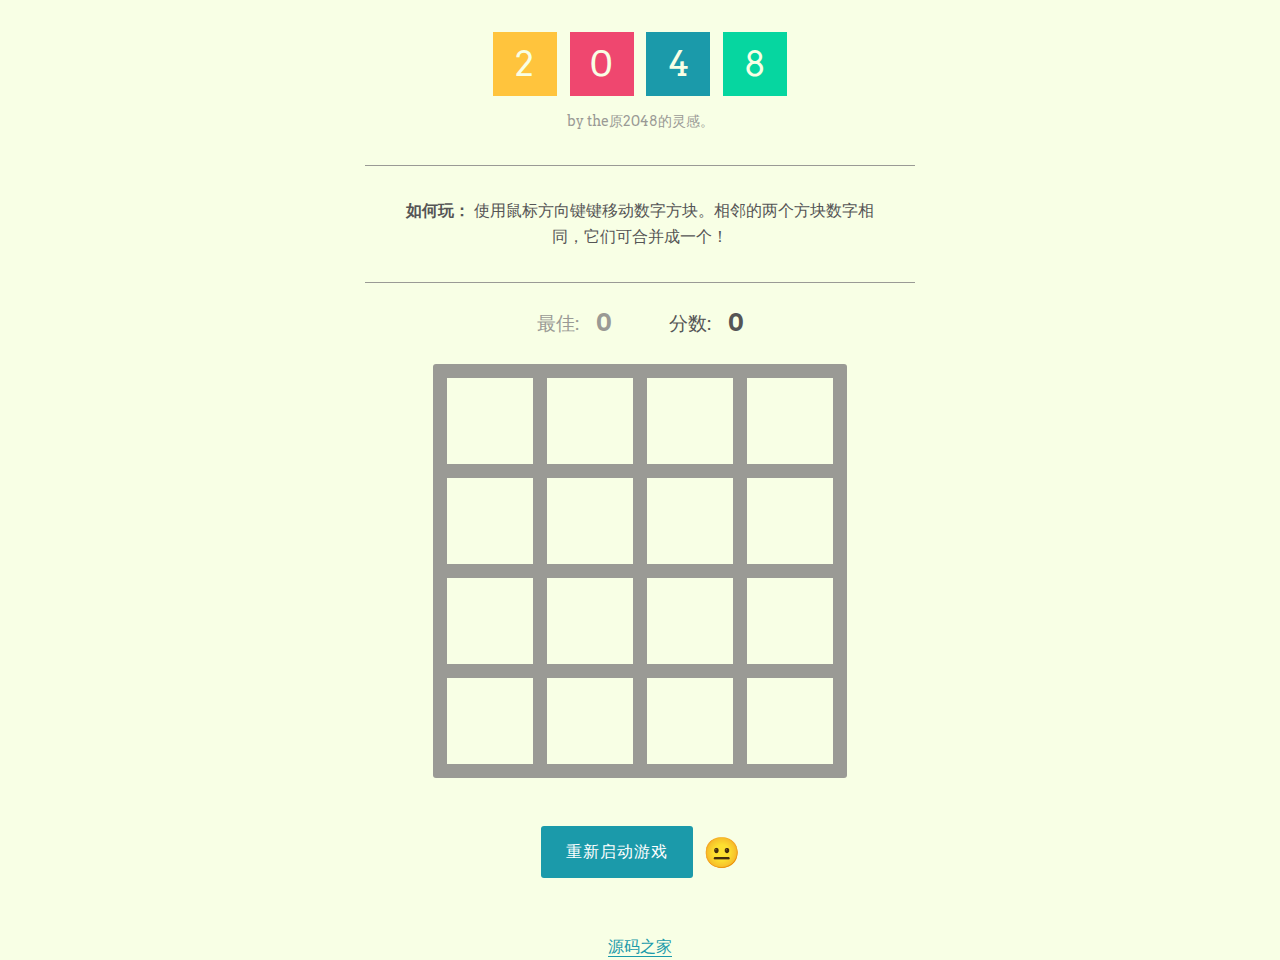
==== index.html @ db25fae4 "add files" ====
<!DOCTYPE html PUBLIC "-//W3C//DTD XHTML 1.0 Transitional//EN" "http://www.w3.org/TR/xhtml1/DTD/xhtml1-transitional.dtd">
<html xmlns="http://www.w3.org/1999/xhtml">
<head>
<meta http-equiv="Content-Type" content="text/html; charset=utf-8" />
<meta name="viewport" content="width=device-width,initial-scale=1.0,maximum-scale=1.0,minimum-scale=1.0,user-scalable=0">
<title>2048</title>

<link rel="stylesheet" href="css/reset.min.css">
<link rel="stylesheet" href="css/style.css">

</head>

<body>

<header>
	<div class="container">
		<h1><span>2</span><span>0</span><span>4</span><span>8</span></h1>
		<p class="inspired">by the原2048的灵感。</p>
	</div>
</header>

<div class="container">
	<div class="directions">
		<p><strong>如何玩：</strong> 使用鼠标方向键键移动数字方块。相邻的两个方块数字相同，它们可合并成一个！</p>
	</div>
	<div class="scores">
		<div class="score-container best-score">
			最佳: 
			<div class="score">
				<div id="bestScore">0</div>
			</div>
		</div>
		<div class="score-container">
			分数: 
			<div class="score">
				<div id="score">0</div>
				<div class="add" id="add"></div>
			</div>
		</div>
	</div>
	<div class="game">
		<div id="tile-container" class="tile-container"></div>
		<div class="end" id="end">游戏结束<div class="monkey">🙈</div><button class="btn not-recommended__item js-restart-btn" id="try-again">再试一次</button></div>
	</div>

	<div class="not-recommended">
		<button class="btn not-recommended__item js-restart-btn" id="restart">重新启动游戏</button>
		<span class="not-recommended__annotation"></span>
	</div>

</div>

<script src="js/index.js"></script>
<div style="text-align:center;">
<p><a href="http://www.mycodes.net/" target="_blank">源码之家</a></p>
</div>
</body>
</html>
---- css/style.css ----
@charset "UTF-8";
@import url("https://fonts.googleapis.com/css?family=Arvo");
* {
  box-sizing: border-box;
}

a {
  color: #1B9AAA;
  text-decoration: none;
  border-bottom: 1px solid currentColor;
}
a:hover {
  color: #14727e;
}
a:focus, a:active {
  color: #0d4a52;
}

body,
html {
  position: relative;
  width: 100%;
  height: 100%;
  display: -webkit-box;
  display: -ms-flexbox;
  display: flex;
  -webkit-box-orient: vertical;
  -webkit-box-direction: normal;
      -ms-flex-direction: column;
          flex-direction: column;
  font-family: "Arvo", Helvetica, sans-serif;
  font-family: 12px;
  color: #555;
  background: #F8FFE5;
}

strong {
  font-weight: bold;
}

p {
  line-height: 1.6;
}

.inspired {
  margin-top: 1em;
  font-size: 0.9rem;
  color: #9a9a95;
}

header {
  color: #F8FFE5;
  text-align: center;
}
header span {
  display: inline-block;
  box-sizing: border-box;
  width: 4rem;
  height: 4rem;
  line-height: 4rem;
  margin: 0 0.4rem;
  background: #FFC43D;
}
header span:nth-of-type(2) {
  background: #EF476F;
}
header span:nth-of-type(3) {
  background: #1B9AAA;
}
header span:nth-of-type(4) {
  background: #06D6A0;
}

h1 {
  font-size: 2.2rem;
}

.directions {
  padding: 2rem;
  border-top: 1px solid #9a9a95;
  border-bottom: 1px solid #9a9a95;
}

.container {
  margin: 0 auto;
  padding-bottom: 3.5rem;
  -webkit-box-flex: 1;
      -ms-flex: 1;
          flex: 1;
  width: 100%;
  max-width: 550px;
  text-align: center;
}
header .container {
  padding: 0;
  padding: 2rem 4rem;
  max-width: 900px;
}

.scores {
  display: -webkit-box;
  display: -ms-flexbox;
  display: flex;
  -webkit-box-pack: center;
      -ms-flex-pack: center;
          justify-content: center;
}

.score-container {
  display: -webkit-box;
  display: -ms-flexbox;
  display: flex;
  -webkit-box-pack: center;
      -ms-flex-pack: center;
          justify-content: center;
  -webkit-box-align: center;
      -ms-flex-align: center;
          align-items: center;
  margin: 1.8rem;
  font-size: 1.2rem;
  line-height: 1;
  color: #555;
}
.score-container.best-score {
  color: #9a9a95;
}

.score {
  margin-left: 1rem;
  position: relative;
  font-weight: bold;
  font-size: 1.5rem;
  vertical-align: middle;
  text-align: right;
}

.game {
  position: relative;
  margin: 0 auto;
  background: #9a9a95;
  padding: 7px;
  display: inline-block;
  border-radius: 3px;
  box-sizing: border-box;
}

.tile-container {
  border-radius: 6px;
  position: relative;
  width: 400px;
  height: 400px;
}

.tile, .background {
  display: block;
  color: #F8FFE5;
  position: absolute;
  width: 100px;
  height: 100px;
  box-sizing: border-box;
  text-align: center;
}

.background {
  z-index: 1;
  text-align: center;
  border: 7px solid #9a9a95;
  background-color: #F8FFE5;
}

.tile {
  opacity: 0;
  z-index: 2;
  background: #FFC43D;
  color: #F8FFE5;
  display: -webkit-box;
  display: -ms-flexbox;
  display: flex;
  -webkit-box-align: center;
      -ms-flex-align: center;
          align-items: center;
  -webkit-box-pack: center;
      -ms-flex-pack: center;
          justify-content: center;
  font-size: 1.8rem;
  align-items: center;
  -webkit-transition: 110ms ease-in-out;
  transition: 110ms ease-in-out;
  border-radius: 3px;
  border: 7px solid #9a9a95;
  box-sizing: border-box;
}
.tile--4 {
  background: #EF476F;
  color: #F8FFE5;
}
.tile--8 {
  background: #1B9AAA;
  color: #F8FFE5;
}
.tile--16 {
  background: #06D6A0;
  color: #F8FFE5;
}
.tile--32 {
  background: #f37694;
  color: #F8FFE5;
}
.tile--64 {
  background: #22c2d6;
  color: #F8FFE5;
}
.tile--128 {
  background: #17f8be;
  color: #F8FFE5;
}
.tile--256 {
  background: #ffd470;
  color: #F8FFE5;
}
.tile--512 {
  background: #eb184a;
  color: #F8FFE5;
}
.tile--1024 {
  background: #14727e;
  color: #F8FFE5;
}
.tile--2048 {
  background: #05a47b;
  color: #F8FFE5;
}
.tile--pop {
  -webkit-animation: pop 0.3s ease-in-out;
          animation: pop 0.3s ease-in-out;
  -webkit-animation-fill-mode: forwards;
          animation-fill-mode: forwards;
}
.tile--shrink {
  -webkit-animation: shrink 0.5s ease-in-out;
          animation: shrink 0.5s ease-in-out;
  -webkit-animation-fill-mode: forwards;
          animation-fill-mode: forwards;
}

.add {
  position: absolute;
  opacity: 0;
  left: 120%;
  top: 0;
  font-size: 1rem;
  color: #1B9AAA;
}
.add.active {
  -webkit-animation: add 0.8s ease-in-out;
          animation: add 0.8s ease-in-out;
}

@-webkit-keyframes add {
  0% {
    opacity: 1;
    top: 0;
  }
  100% {
    opacity: 0;
    top: -100%;
  }
}

@keyframes add {
  0% {
    opacity: 1;
    top: 0;
  }
  100% {
    opacity: 0;
    top: -100%;
  }
}
@-webkit-keyframes pop {
  0% {
    -webkit-transform: scale(0.5);
            transform: scale(0.5);
    opacity: 0;
  }
  90% {
    -webkit-transform: scale(1.1);
            transform: scale(1.1);
    opacity: 1;
  }
  100% {
    -webkit-transform: scale(1);
            transform: scale(1);
    opacity: 1;
  }
}
@keyframes pop {
  0% {
    -webkit-transform: scale(0.5);
            transform: scale(0.5);
    opacity: 0;
  }
  90% {
    -webkit-transform: scale(1.1);
            transform: scale(1.1);
    opacity: 1;
  }
  100% {
    -webkit-transform: scale(1);
            transform: scale(1);
    opacity: 1;
  }
}
@-webkit-keyframes shrink {
  0% {
    -webkit-transform: scale(1);
            transform: scale(1);
    opacity: 1;
  }
  100% {
    -webkit-transform: scale(0.9);
            transform: scale(0.9);
    opacity: 0.9;
  }
}
@keyframes shrink {
  0% {
    -webkit-transform: scale(1);
            transform: scale(1);
    opacity: 1;
  }
  100% {
    -webkit-transform: scale(0.9);
            transform: scale(0.9);
    opacity: 0.9;
  }
}
.end {
  opacity: 0;
  position: absolute;
  top: 0;
  left: 0;
  width: 100%;
  height: 100%;
  z-index: -1;
  display: -webkit-box;
  display: -ms-flexbox;
  display: flex;
  -webkit-box-orient: vertical;
  -webkit-box-direction: normal;
      -ms-flex-direction: column;
          flex-direction: column;
  -webkit-box-pack: center;
      -ms-flex-pack: center;
          justify-content: center;
  -webkit-box-align: center;
      -ms-flex-align: center;
          align-items: center;
  background: rgba(85, 85, 85, 0.9);
  color: white;
  font-size: 2rem;
  -webkit-transition: opacity 0.3s ease-in-out;
  transition: opacity 0.3s ease-in-out;
}
.end btn {
  margin-top: 1rem;
}
.end.active {
  opacity: 1;
  z-index: 1000;
}

.monkey {
  font-size: 3rem;
  margin: 1rem 0;
}

.btn {
  font-family: inherit;
  font-size: 1rem;
  border: none;
  background: #1B9AAA;
  letter-spacing: 1px;
  color: white;
  font-weight: 300;
  padding: 0.9em 1.5em;
  border-radius: 3px;
  border: 1px solid transparent;
  cursor: pointer;
}
.btn:hover {
  background-color: #14727e;
}
.btn:active {
  background-color: #0d4a52;
}
.btn:focus {
  box-shadow: 0 0 10px #0d4a52 inset;
  outline: none;
}

.not-recommended {
  display: -webkit-box;
  display: -ms-flexbox;
  display: flex;
  -webkit-box-pack: center;
      -ms-flex-pack: center;
          justify-content: center;
  -webkit-box-align: center;
      -ms-flex-align: center;
          align-items: center;
  margin-top: 3rem;
}
.not-recommended * + * {
  margin-left: 10px;
}
.not-recommended__item + .not-recommended__annotation:before {
  font-size: 30px;
  content: "😐";
}
.not-recommended__item:hover + .not-recommended__annotation:before {
  content: "😟";
}
.not-recommended__item:focus + .not-recommended__annotation:before {
  content: "😄";
}
.not-recommended__item:active + .not-recommended__annotation:before {
  content: "😨";
}
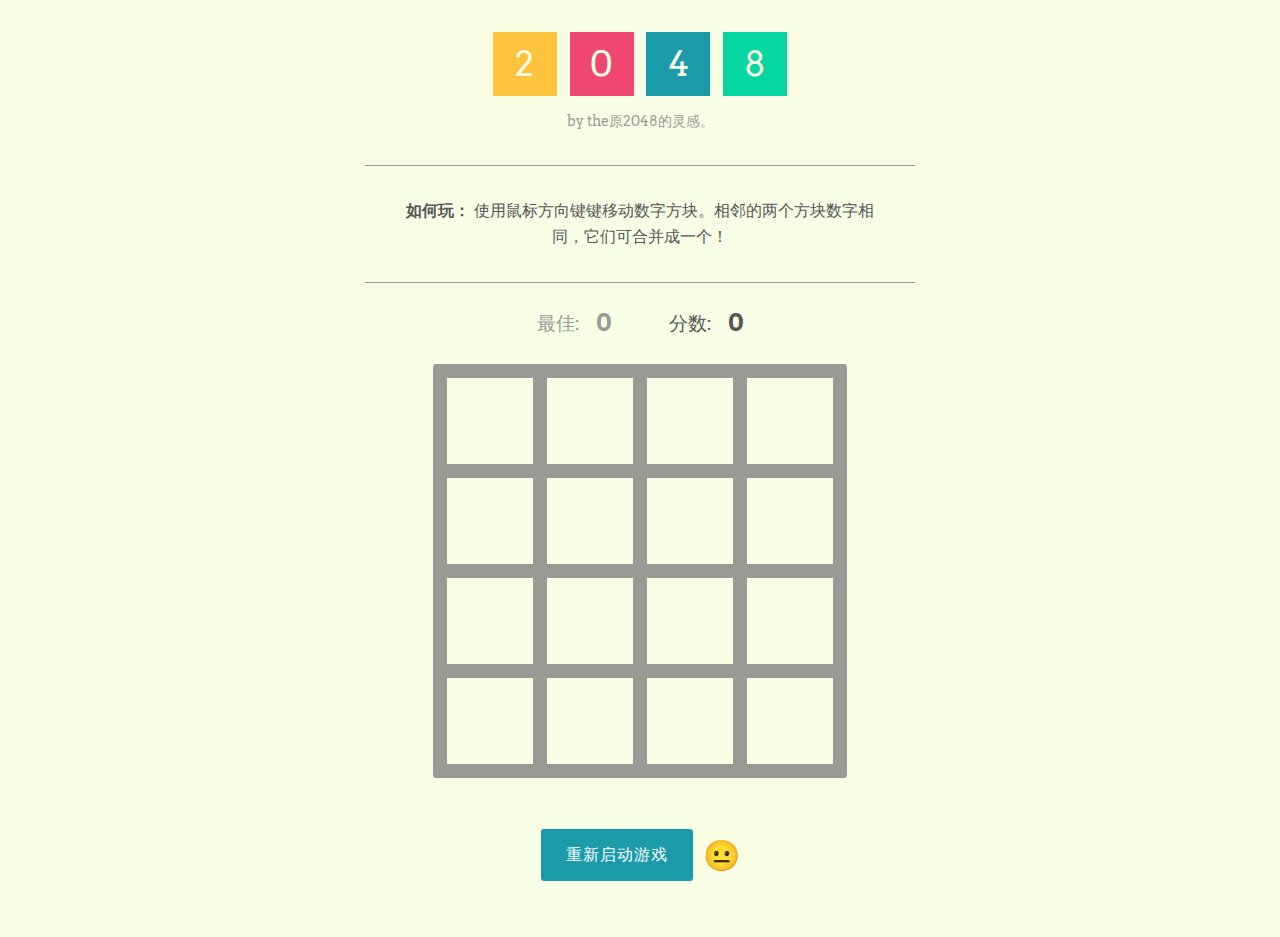
==== commit e5ed4da6: "add images" ====
--- a/index.html
+++ b/index.html
@@ -1,12 +1,12 @@
-<!DOCTYPE html PUBLIC "-//W3C//DTD XHTML 1.0 Transitional//EN" "http://www.w3.org/TR/xhtml1/DTD/xhtml1-transitional.dtd">
-<html xmlns="http://www.w3.org/1999/xhtml">
+<!DOCTYPE html>
+<html lang="zh">
 <head>
-<meta http-equiv="Content-Type" content="text/html; charset=utf-8" />
-<meta name="viewport" content="width=device-width,initial-scale=1.0,maximum-scale=1.0,minimum-scale=1.0,user-scalable=0">
-<title>2048</title>
-
-<link rel="stylesheet" href="css/reset.min.css">
-<link rel="stylesheet" href="css/style.css">
+	<meta http-equiv="Content-Type" content="text/html; charset=utf-8" />
+	<meta name="viewport" content="width=device-width,initial-scale=1.0,maximum-scale=1.0,minimum-scale=1.0,user-scalable=0">
+	<title>时间的朋友|2048</title>
+	<link href="images/favicon_books.ico" rel="shortcut icon">
+	<link rel="stylesheet" href="css/reset.min.css">
+	<link rel="stylesheet" href="css/style.css">
 
 </head>
 
@@ -25,13 +25,13 @@
 	</div>
 	<div class="scores">
 		<div class="score-container best-score">
-			最佳: 
+			最佳:
 			<div class="score">
 				<div id="bestScore">0</div>
 			</div>
 		</div>
 		<div class="score-container">
-			分数: 
+			分数:
 			<div class="score">
 				<div id="score">0</div>
 				<div class="add" id="add"></div>
@@ -51,8 +51,6 @@
 </div>
 
 <script src="js/index.js"></script>
-<div style="text-align:center;">
-<p><a href="http://www.mycodes.net/" target="_blank">源码之家</a></p>
-</div>
+
 </body>
 </html>
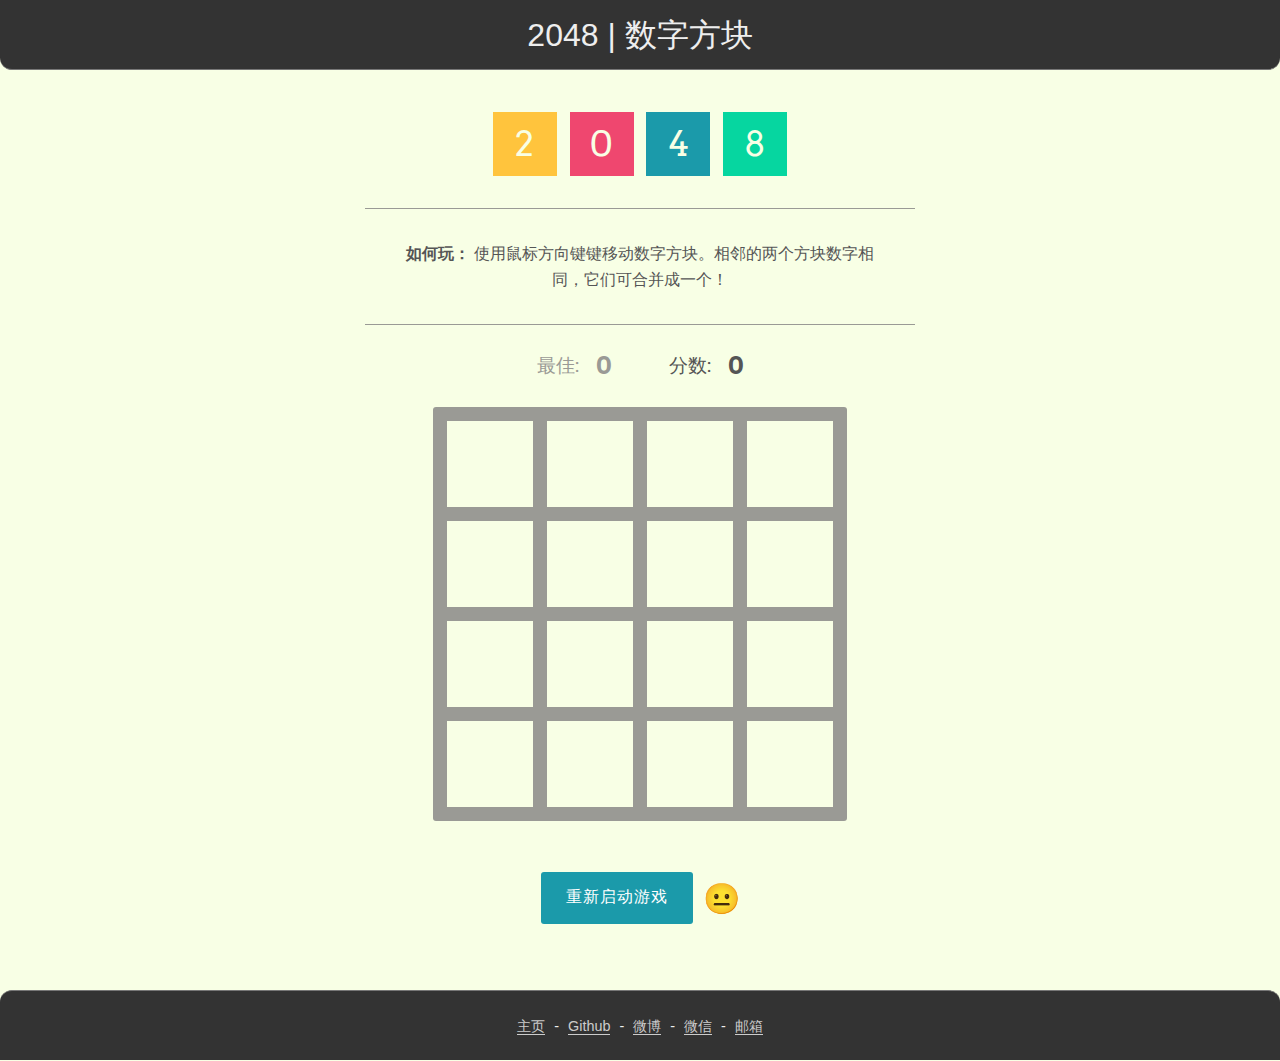
==== commit 4653e14f: "add head and foot" ====
--- a/index.html
+++ b/index.html
@@ -1,56 +1,76 @@
-<!DOCTYPE html>
-<html lang="zh">
-<head>
-	<meta http-equiv="Content-Type" content="text/html; charset=utf-8" />
-	<meta name="viewport" content="width=device-width,initial-scale=1.0,maximum-scale=1.0,minimum-scale=1.0,user-scalable=0">
-	<title>时间的朋友|2048</title>
-	<link href="images/favicon_books.ico" rel="shortcut icon">
-	<link rel="stylesheet" href="css/reset.min.css">
-	<link rel="stylesheet" href="css/style.css">
-
-</head>
-
-<body>
-
-<header>
-	<div class="container">
-		<h1><span>2</span><span>0</span><span>4</span><span>8</span></h1>
-		<p class="inspired">by the原2048的灵感。</p>
-	</div>
-</header>
-
-<div class="container">
-	<div class="directions">
-		<p><strong>如何玩：</strong> 使用鼠标方向键键移动数字方块。相邻的两个方块数字相同，它们可合并成一个！</p>
-	</div>
-	<div class="scores">
-		<div class="score-container best-score">
-			最佳:
-			<div class="score">
-				<div id="bestScore">0</div>
-			</div>
-		</div>
-		<div class="score-container">
-			分数:
-			<div class="score">
-				<div id="score">0</div>
-				<div class="add" id="add"></div>
-			</div>
-		</div>
-	</div>
-	<div class="game">
-		<div id="tile-container" class="tile-container"></div>
-		<div class="end" id="end">游戏结束<div class="monkey">🙈</div><button class="btn not-recommended__item js-restart-btn" id="try-again">再试一次</button></div>
-	</div>
-
-	<div class="not-recommended">
-		<button class="btn not-recommended__item js-restart-btn" id="restart">重新启动游戏</button>
-		<span class="not-recommended__annotation"></span>
-	</div>
-
-</div>
-
-<script src="js/index.js"></script>
-
-</body>
-</html>
+<!DOCTYPE html>
+<html lang="zh">
+
+<head>
+	<meta http-equiv="Content-Type" content="text/html; charset=utf-8" />
+	<meta name="viewport" content="width=device-width,initial-scale=1.0,maximum-scale=1.0,minimum-scale=1.0,user-scalable=0">
+	<title>时间的朋友|2048</title>
+	<link href="images/favicon_books.ico" rel="shortcut icon">
+	<link href="css/head.css" type="text/css" rel="stylesheet">
+	<link href="css/foot.css" type="text/css" rel="stylesheet">
+
+	<link rel="stylesheet" href="css/reset.min.css">
+	<link rel="stylesheet" href="css/style.css">
+
+</head>
+
+<body>
+	<!--页头-->
+	<div class="head">
+		<i class="fa fa-gamepad" aria-hidden="true"></i> 2048 | 数字方块
+	</div>
+
+	<header>
+		<div class="container">
+			<h1><span>2</span><span>0</span><span>4</span><span>8</span></h1>
+		</div>
+	</header>
+
+	<div class="container">
+		<div class="directions">
+			<p><strong>如何玩：</strong> 使用鼠标方向键键移动数字方块。相邻的两个方块数字相同，它们可合并成一个！</p>
+		</div>
+		<div class="scores">
+			<div class="score-container best-score">
+				最佳:
+				<div class="score">
+					<div id="bestScore">0</div>
+				</div>
+			</div>
+			<div class="score-container">
+				分数:
+				<div class="score">
+					<div id="score">0</div>
+					<div class="add" id="add"></div>
+				</div>
+			</div>
+		</div>
+		<div class="game">
+			<div id="tile-container" class="tile-container"></div>
+			<div class="end" id="end">游戏结束
+				<div class="monkey">🙈</div><button class="btn not-recommended__item js-restart-btn" id="try-again">再试一次</button></div>
+		</div>
+
+		<div class="not-recommended">
+			<button class="btn not-recommended__item js-restart-btn" id="restart">重新启动游戏</button>
+			<span class="not-recommended__annotation"></span>
+		</div>
+
+	</div>
+
+	<script src="js/index.js"></script>
+	<!--页脚-->
+	<div class="foot">
+		<a href="http://51world.win" target="view_window"><i class="fa fa-home"></i>主页</a>
+		 -
+		<a href="https://github.com/taketimeasafriend" target="view_window"><i class="fa fa-github"></i>Github</a>
+		 -
+		<a href="http://weibo.com/miaoxiaogege" target="view_window"><i class="fa fa-weibo"></i>微博</a>
+		 -
+		<a href="http://ogudt6aal.bkt.clouddn.com/image/whynotwangwei.jpeg" target="view_window"><i class="fa fa-weixin"></i>微信</a>
+		 -
+		<a href="mailto:taketimeasafriend@gmail.com?subject=I%20want%20to%20say%20&body=Hello%20"><i class="fa fa-envelope"></i>邮箱</a>
+	</div>
+</body>
+
+</html>
--- a/css/head.css
+++ b/css/head.css
@@ -0,0 +1,15 @@
+.head {
+    margin-bottom: 10px;
+    height: 70px;
+    top: 0px;
+    background-color: #333;
+    border-bottom: 1px solid #777;
+    border-bottom-left-radius: 12px;
+    border-bottom-right-radius: 12px;
+    text-align: center;
+    color: #eee;
+    line-height: 70px;
+    font-weight: 300;
+    font-size: 2em;
+    font-family: "Helvetica Neue", Arial, Helvetica, sans-serif;
+}
--- a/css/foot.css
+++ b/css/foot.css
@@ -0,0 +1,31 @@
+.foot {
+    margin-top: 10px;
+    height: 70px;
+    bottom: 0px;
+    background-color: #333;
+    border-top: 1px solid #777;
+    border-top-left-radius: 12px;
+    border-top-right-radius: 12px;
+    text-align: center;
+    color: #eee;
+    line-height: 70px;
+    font-size: 0.9em;
+    font-weight: 300;
+    font-family: "Helvetica Neue", Arial, Helvetica, sans-serif;
+}
+.foot a {
+    margin: 5px;
+    color: #ccc;
+}
+.text404 {
+    width: 500px;
+    margin: auto;
+    padding-top: 50px;
+    text-align: center;
+    color: #eee;
+}
+.blockquote-center {
+    padding: 1.0em;
+    border: 3px solid #eee;
+    border-radius: 6px;
+}
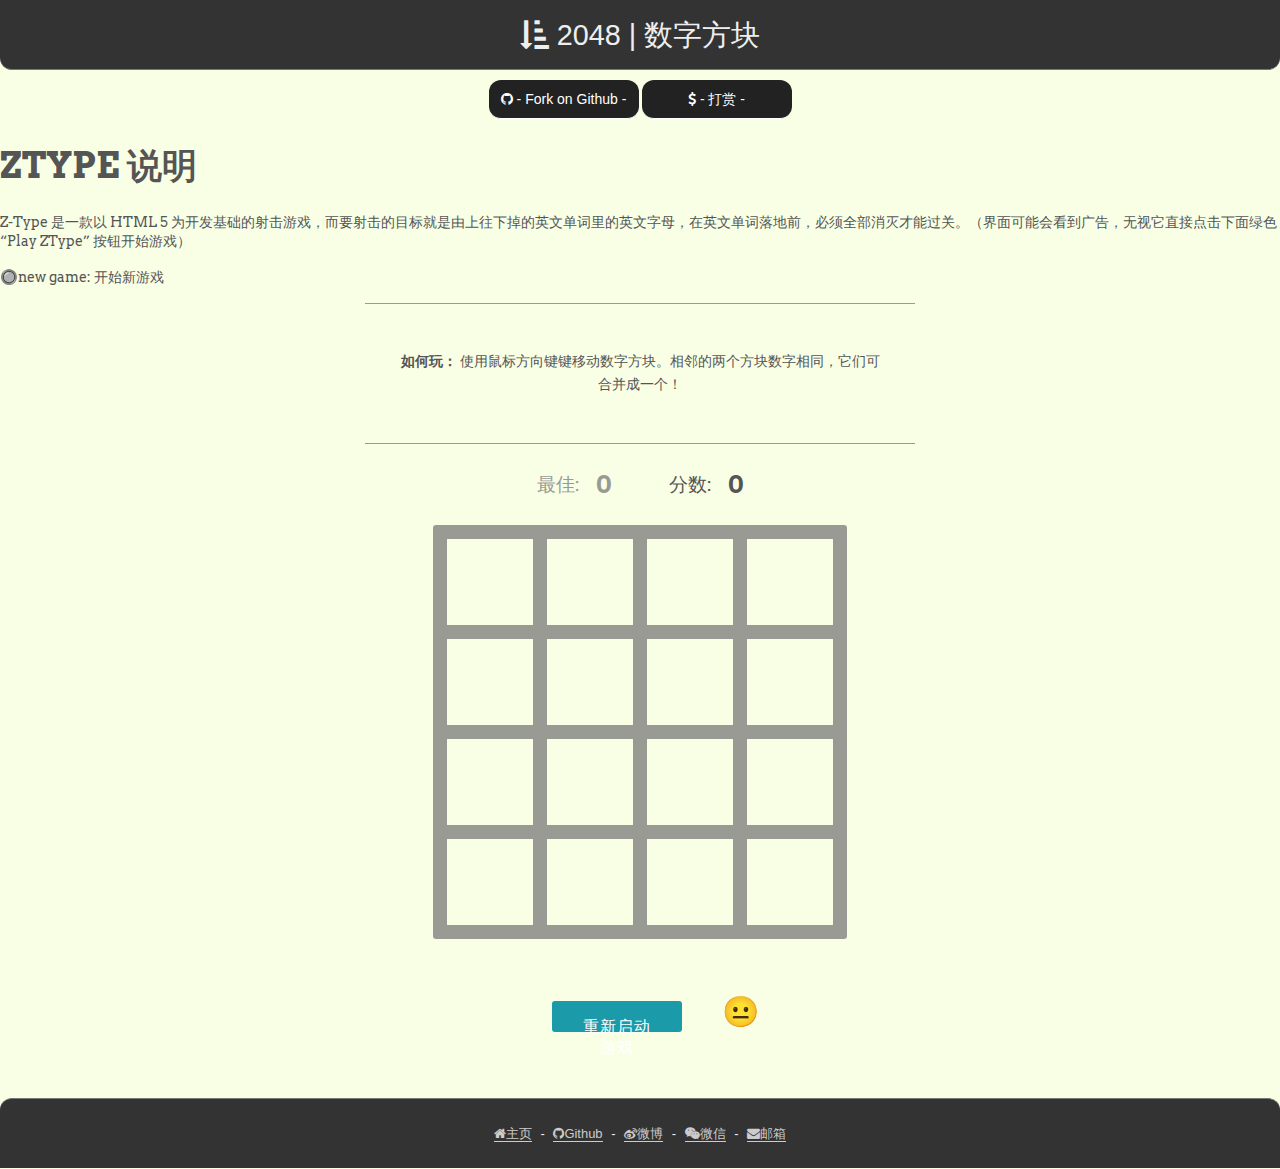
==== commit 7aa5a845: "add fontawesome" ====
--- a/index.html
+++ b/index.html
@@ -7,9 +7,10 @@
 	<title>时间的朋友|2048</title>
 	<link href="images/favicon_books.ico" rel="shortcut icon">
 	<link href="css/head.css" type="text/css" rel="stylesheet">
+	<link href="css/default.css" type="text/css" rel="stylesheet">
 	<link href="css/foot.css" type="text/css" rel="stylesheet">
+	<link href="css/font-awesome.min.css" rel="stylesheet">
 
-	<link rel="stylesheet" href="css/reset.min.css">
 	<link rel="stylesheet" href="css/style.css">
 
 </head>
@@ -17,14 +18,25 @@
 <body>
 	<!--页头-->
 	<div class="head">
-		<i class="fa fa-gamepad" aria-hidden="true"></i> 2048 | 数字方块
+		<i class="fa fa-sort-amount-asc" aria-hidden="true"></i> 2048 | 数字方块
 	</div>
-
-	<header>
-		<div class="container">
-			<h1><span>2</span><span>0</span><span>4</span><span>8</span></h1>
-		</div>
-	</header>
+	<div class="banner">
+		<a href="https://github.com/taketimeasafriend/ztype" target="view_window" class="myButton"><i class="fa fa-github"></i> - Fork on Github - </a>
+		<a href="http://ogudt6aal.bkt.clouddn.com/image/Wechat.png" target="view_window" class="myButton-weixin" onmouseover="this.className = 'myButton-weixin on';" onmouseout="this.className = 'myButton-weixin';">
+			<i class="fa fa-usd"></i>
+			 - 打赏 -
+			 <div class="weixin_nr">
+					 <div class="arrow"></div>
+					 <img src="images/Wechat.png" width="300" height="300" />
+					 🙏谢谢少侠，有机会请你吃甜筒🍦
+			 </div>
+		 </a>
+	</div>
+	<div class="info">
+		<h1>ZTYPE 说明</h1>
+		Z-Type 是一款以 HTML 5 为开发基础的射击游戏，而要射击的目标就是由上往下掉的英文单词里的英文字母，在英文单词落地前，必须全部消灭才能过关。（界面可能会看到广告，无视它直接点击下面绿色 “Play ZType” 按钮开始游戏）
+		<p>🔘new game: 开始新游戏</p>
+	</div>
 
 	<div class="container">
 		<div class="directions">
--- a/css/default.css
+++ b/css/default.css
@@ -0,0 +1,145 @@
+body {
+    font-size: 0.9em;
+    font-family: verdana, arial, sans-serif;
+    background-color: #000;
+    margin: auto;
+}
+
+button {
+    width: 130px;
+    height: 30px;
+    margin: 10px 30px 0px 30px;
+    border-radius: 5px;
+    background-color: #eee;
+    font-size: 0.9em;
+}
+
+canvas {
+    background-color: #fff;
+    padding-bottom: 10px;
+    display: block;
+}
+
+#sudoku {
+    margin-left: auto;
+    margin-right: auto;
+    width: 945px;
+    height: 900px;
+    background-color: #fff;
+    padding: 10px;
+    border-radius: 12px;
+}
+
+.banner {
+    text-align: center;
+}
+
+.myButton {
+    background-color: #222;
+    -moz-border-radius: 28px;
+    -webkit-border-radius: 28px;
+    border-radius: 12px;
+    display: inline-block;
+    cursor: pointer;
+    color: #ffffff;
+    font-family: Arial;
+    font-size: 14px;
+    padding: 12px;
+    text-decoration: none;
+    width: 150px;
+    line-height: 14px;
+}
+
+.myButton:hover {
+    background-color: #44c767;
+    font-size: 15px;
+}
+
+.messageout {
+    margin-top: 20px;
+    text-align: center;
+}
+
+#help {
+    top: 60px;
+    font-size: 10px;
+    width: 220px;
+    float: right;
+}
+
+#main {
+    top: 60px;
+    padding: 10px;
+    float: left;
+}
+
+#help li {
+    padding-bottom: 6px;
+}
+
+h2 {
+    color: #444444;
+    text-align: center;
+}
+
+td.help {
+    border-left: 1px dashed #000;
+}
+
+td.help li {
+    padding-bottom: 6px;
+    font-size: 0.8em;
+}
+
+.myButton-weixin {
+    background-color: #222;
+    -moz-border-radius: 28px;
+    -webkit-border-radius: 28px;
+    border-radius: 12px;
+    display: inline-block;
+    cursor: pointer;
+    color: #ffffff;
+    font-family: Arial;
+    font-size: 14px;
+    padding: 12px;
+    text-decoration: none;
+    width: 150px;
+    line-height: 14px;
+}
+
+.myButton-weixin:hover {
+    background-color: #44c767;
+    font-size: 15px;
+}
+
+.myButton-weixin .weixin_nr {
+    width: 300px;
+    height: 320px;
+    padding: 10px;
+    border-radius: 10px;
+    background: #000;
+    text-align: center;
+    position: absolute;
+    margin: 22px auto;
+    display: none;
+    font-weight: 200;
+}
+
+.myButton-weixin .weixin_nr img {
+    margin-bottom: 5px;
+}
+
+.myButton-weixin .weixin_nr .arrow {
+    width: 0;
+    height: 0;
+    border-bottom: 10px solid #000;
+    border-left: 10px solid transparent;
+    border-right: 10px solid transparent;
+    position: absolute;
+    left: 50px;
+    top: -10px;
+}
+
+.myButton-weixin.on .weixin_nr {
+    display: block;
+}
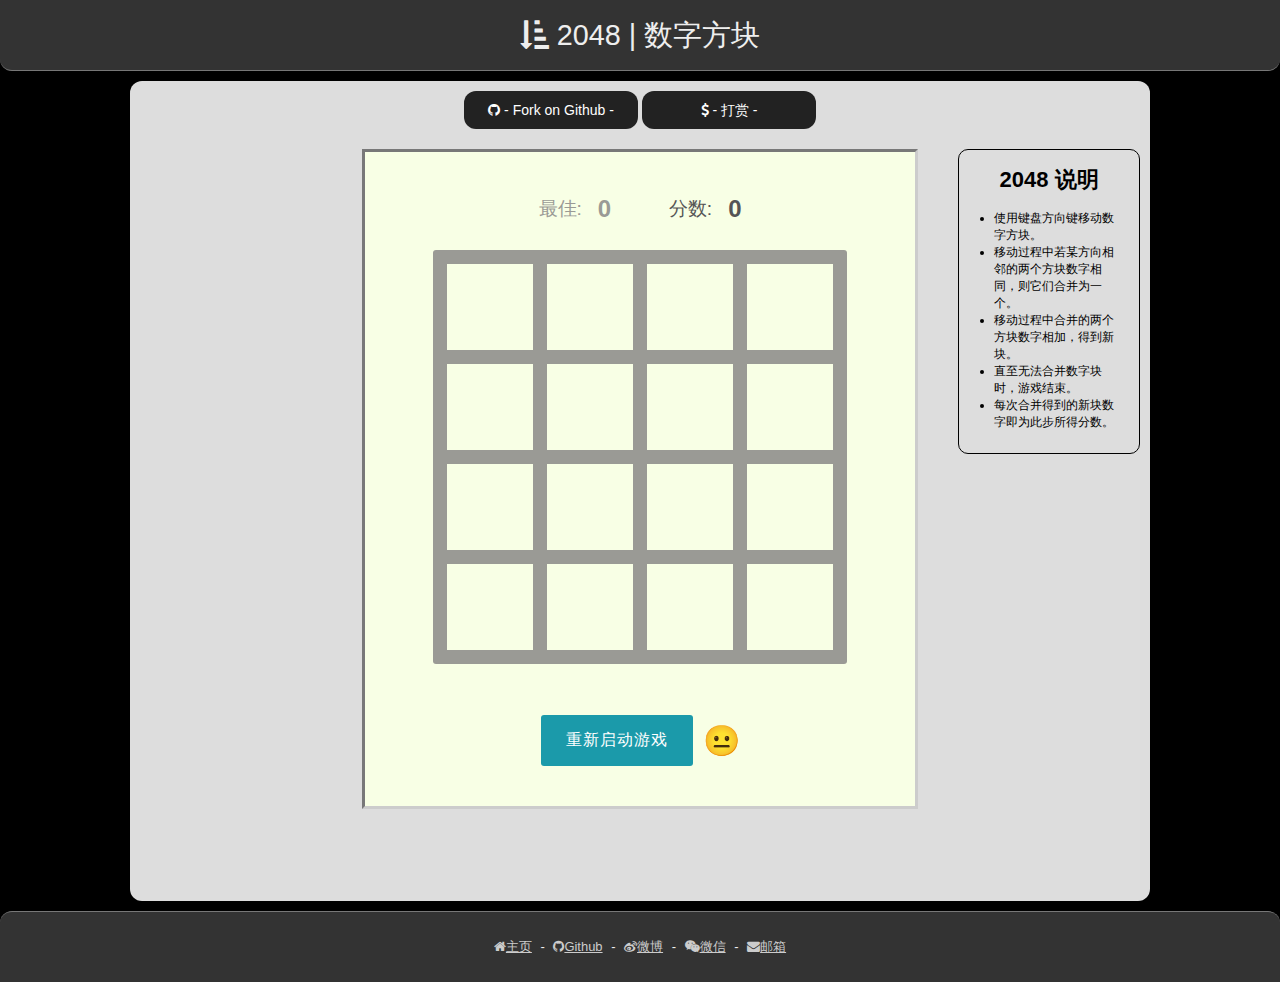
==== commit 2eecfc72: "modify canvas" ====
--- a/index.html
+++ b/index.html
@@ -12,7 +12,6 @@
 	<link href="css/font-awesome.min.css" rel="stylesheet">
 
 	<link rel="stylesheet" href="css/style.css">
-
 </head>
 
 <body>
@@ -20,67 +19,63 @@
 	<div class="head">
 		<i class="fa fa-sort-amount-asc" aria-hidden="true"></i> 2048 | 数字方块
 	</div>
-	<div class="banner">
-		<a href="https://github.com/taketimeasafriend/ztype" target="view_window" class="myButton"><i class="fa fa-github"></i> - Fork on Github - </a>
-		<a href="http://ogudt6aal.bkt.clouddn.com/image/Wechat.png" target="view_window" class="myButton-weixin" onmouseover="this.className = 'myButton-weixin on';" onmouseout="this.className = 'myButton-weixin';">
-			<i class="fa fa-usd"></i>
-			 - 打赏 -
-			 <div class="weixin_nr">
-					 <div class="arrow"></div>
-					 <img src="images/Wechat.png" width="300" height="300" />
-					 🙏谢谢少侠，有机会请你吃甜筒🍦
-			 </div>
-		 </a>
-	</div>
-	<div class="info">
-		<h1>ZTYPE 说明</h1>
-		Z-Type 是一款以 HTML 5 为开发基础的射击游戏，而要射击的目标就是由上往下掉的英文单词里的英文字母，在英文单词落地前，必须全部消灭才能过关。（界面可能会看到广告，无视它直接点击下面绿色 “Play ZType” 按钮开始游戏）
-		<p>🔘new game: 开始新游戏</p>
-	</div>
+	<div id='canvas'>
+		<div class="banner">
+			<a href="https://github.com/taketimeasafriend/2048" target="view_window" class="myButton"><i class="fa fa-github"></i> - Fork on Github - </a>
+			<a href="http://ogudt6aal.bkt.clouddn.com/image/Wechat.png" target="view_window" class="myButton-weixin" onmouseover="this.className = 'myButton-weixin on';" onmouseout="this.className = 'myButton-weixin';">
+				<i class="fa fa-usd"></i> - 打赏 -
+				<div class="weixin_nr">
+					<div class="arrow"></div>
+					<img src="images/Wechat.png" width="300" height="300" /> 🙏谢谢少侠，有机会请你吃甜筒🍦
+				</div>
+			</a>
+		</div>
+		<div class="help">
+			<h1>2048 说明</h1>
+			<ul>
+				<li>使用键盘方向键移动数字方块。</li>
+				<li>移动过程中若某方向相邻的两个方块数字相同，则它们合并为一个。</li>
+				<li>移动过程中合并的两个方块数字相加，得到新块。</li>
+				<li>直至无法合并数字块时，游戏结束。</li>
+				<li>每次合并得到的新块数字即为此步所得分数。</li>
+			</ul>
+		</div>
 
-	<div class="container">
-		<div class="directions">
-			<p><strong>如何玩：</strong> 使用鼠标方向键键移动数字方块。相邻的两个方块数字相同，它们可合并成一个！</p>
-		</div>
-		<div class="scores">
-			<div class="score-container best-score">
-				最佳:
-				<div class="score">
-					<div id="bestScore">0</div>
+		<div class="container">
+			<div class="scores">
+				<div class="score-container best-score">
+					最佳:
+					<div class="score">
+						<div id="bestScore">0</div>
+					</div>
+				</div>
+				<div class="score-container">
+					分数:
+					<div class="score">
+						<div id="score">0</div>
+						<div class="add" id="add"></div>
+					</div>
 				</div>
 			</div>
-			<div class="score-container">
-				分数:
-				<div class="score">
-					<div id="score">0</div>
-					<div class="add" id="add"></div>
-				</div>
+			<div class="game">
+				<div id="tile-container" class="tile-container"></div>
+				<div class="end" id="end">游戏结束
+					<div class="monkey">🙈</div><button class="btn not-recommended__item js-restart-btn" id="try-again">再试一次</button></div>
+			</div>
+			<div class="not-recommended">
+				<button class="btn not-recommended__item js-restart-btn" id="restart">重新启动游戏</button>
+				<span class="not-recommended__annotation"></span>
 			</div>
 		</div>
-		<div class="game">
-			<div id="tile-container" class="tile-container"></div>
-			<div class="end" id="end">游戏结束
-				<div class="monkey">🙈</div><button class="btn not-recommended__item js-restart-btn" id="try-again">再试一次</button></div>
-		</div>
-
-		<div class="not-recommended">
-			<button class="btn not-recommended__item js-restart-btn" id="restart">重新启动游戏</button>
-			<span class="not-recommended__annotation"></span>
-		</div>
-
 	</div>
 
 	<script src="js/index.js"></script>
 	<!--页脚-->
 	<div class="foot">
-		<a href="http://51world.win" target="view_window"><i class="fa fa-home"></i>主页</a>
-		 -
-		<a href="https://github.com/taketimeasafriend" target="view_window"><i class="fa fa-github"></i>Github</a>
-		 -
-		<a href="http://weibo.com/miaoxiaogege" target="view_window"><i class="fa fa-weibo"></i>微博</a>
-		 -
-		<a href="http://ogudt6aal.bkt.clouddn.com/image/whynotwangwei.jpeg" target="view_window"><i class="fa fa-weixin"></i>微信</a>
-		 -
+		<a href="http://51world.win" target="view_window"><i class="fa fa-home"></i>主页</a> -
+		<a href="https://github.com/taketimeasafriend" target="view_window"><i class="fa fa-github"></i>Github</a> -
+		<a href="http://weibo.com/miaoxiaogege" target="view_window"><i class="fa fa-weibo"></i>微博</a> -
+		<a href="http://ogudt6aal.bkt.clouddn.com/image/whynotwangwei.jpeg" target="view_window"><i class="fa fa-weixin"></i>微信</a> -
 		<a href="mailto:taketimeasafriend@gmail.com?subject=I%20want%20to%20say%20&body=Hello%20"><i class="fa fa-envelope"></i>邮箱</a>
 	</div>
 </body>
--- a/css/default.css
+++ b/css/default.css
@@ -5,29 +5,15 @@
     margin: auto;
 }
 
-button {
-    width: 130px;
-    height: 30px;
-    margin: 10px 30px 0px 30px;
-    border-radius: 5px;
-    background-color: #eee;
-    font-size: 0.9em;
-}
-
-canvas {
-    background-color: #fff;
-    padding-bottom: 10px;
-    display: block;
-}
-
-#sudoku {
+#canvas {
     margin-left: auto;
     margin-right: auto;
-    width: 945px;
-    height: 900px;
-    background-color: #fff;
+    width: 1000px;
+    height: 800px;
+    background-color: #ddd;
     padding: 10px;
     border-radius: 12px;
+    text-align: center;
 }
 
 .banner {
@@ -55,40 +41,24 @@
     font-size: 15px;
 }
 
-.messageout {
+.help {
+    float: right;
+    width: 140px;
     margin-top: 20px;
+    padding: 0px 20px 10px ;
+    font-size: 0.85em;
+    border: 1px solid #000;
+    border-radius: 10px;
+    text-align: left;
+}
+
+.help h1 {
+    font-size: 1.8em;
     text-align: center;
 }
 
-#help {
-    top: 60px;
-    font-size: 10px;
-    width: 220px;
-    float: right;
-}
-
-#main {
-    top: 60px;
-    padding: 10px;
-    float: left;
-}
-
-#help li {
-    padding-bottom: 6px;
-}
-
-h2 {
-    color: #444444;
-    text-align: center;
-}
-
-td.help {
-    border-left: 1px dashed #000;
-}
-
-td.help li {
-    padding-bottom: 6px;
-    font-size: 0.8em;
+.help li {
+    margin-left: -25px;
 }
 
 .myButton-weixin {
--- a/css/style.css
+++ b/css/style.css
@@ -1,43 +1,3 @@
-@charset "UTF-8";
-@import url("https://fonts.googleapis.com/css?family=Arvo");
-* {
-  box-sizing: border-box;
-}
-
-a {
-  color: #1B9AAA;
-  text-decoration: none;
-  border-bottom: 1px solid currentColor;
-}
-a:hover {
-  color: #14727e;
-}
-a:focus, a:active {
-  color: #0d4a52;
-}
-
-body,
-html {
-  position: relative;
-  width: 100%;
-  height: 100%;
-  display: -webkit-box;
-  display: -ms-flexbox;
-  display: flex;
-  -webkit-box-orient: vertical;
-  -webkit-box-direction: normal;
-      -ms-flex-direction: column;
-          flex-direction: column;
-  font-family: "Arvo", Helvetica, sans-serif;
-  font-family: 12px;
-  color: #555;
-  background: #F8FFE5;
-}
-
-strong {
-  font-weight: bold;
-}
-
 p {
   line-height: 1.6;
 }
@@ -75,15 +35,12 @@
   font-size: 2.2rem;
 }
 
-.directions {
-  padding: 2rem;
-  border-top: 1px solid #9a9a95;
-  border-bottom: 1px solid #9a9a95;
-}
-
 .container {
-  margin: 0 auto;
-  padding-bottom: 3.5rem;
+  background-color: #F8FFE5;
+  border: 3px inset #ccc;
+  margin: 20px auto;
+  padding-top: 1rem;
+  padding-bottom: 2.5rem;
   -webkit-box-flex: 1;
       -ms-flex: 1;
           flex: 1;
@@ -376,7 +333,7 @@
 }
 
 .btn {
-  font-family: inherit;
+  font-family: Arial;
   font-size: 1rem;
   border: none;
   background: #1B9AAA;
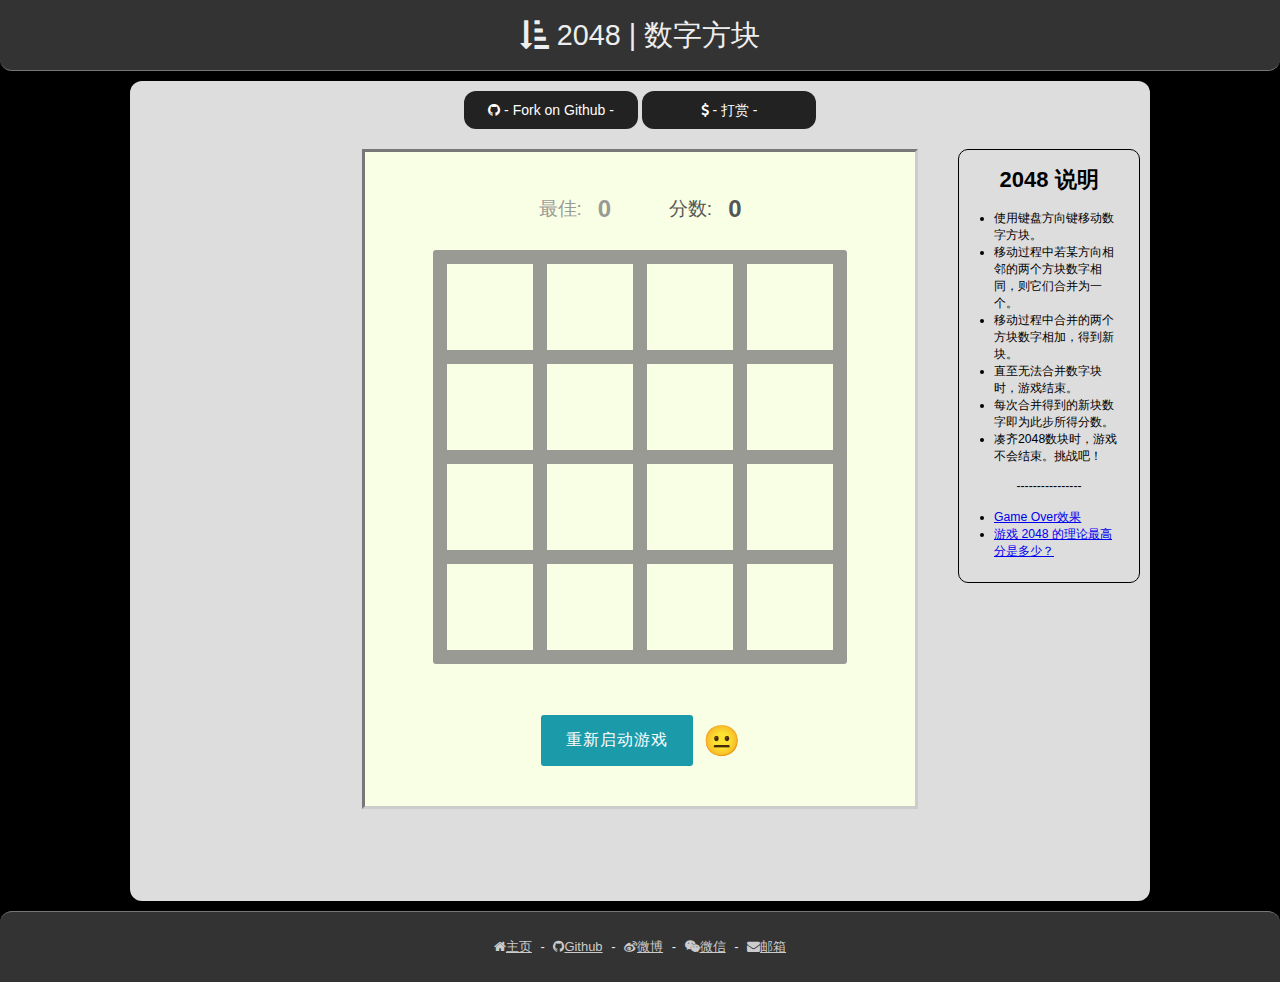
==== commit 1c3e7f82: "add ps" ====
--- a/index.html
+++ b/index.html
@@ -38,6 +38,12 @@
 				<li>移动过程中合并的两个方块数字相加，得到新块。</li>
 				<li>直至无法合并数字块时，游戏结束。</li>
 				<li>每次合并得到的新块数字即为此步所得分数。</li>
+				<li>凑齐2048数块时，游戏不会结束。挑战吧！</li>
+			</ul>
+			<p>----------------</p>
+			<ul>
+				<li><a href="http://ogudt6aal.bkt.clouddn.com/image/2048.png" target="view_window">Game Over效果</a></li>
+				<li><a href="https://www.zhihu.com/question/23089100" target="view_window">游戏 2048 的理论最高分是多少？</a></li>
 			</ul>
 		</div>
 
--- a/css/default.css
+++ b/css/default.css
@@ -56,9 +56,11 @@
     font-size: 1.8em;
     text-align: center;
 }
-
 .help li {
     margin-left: -25px;
+}
+.help p {
+    text-align: center;
 }
 
 .myButton-weixin {
@@ -112,4 +114,5 @@
 
 .myButton-weixin.on .weixin_nr {
     display: block;
+    z-index: 99;
 }
